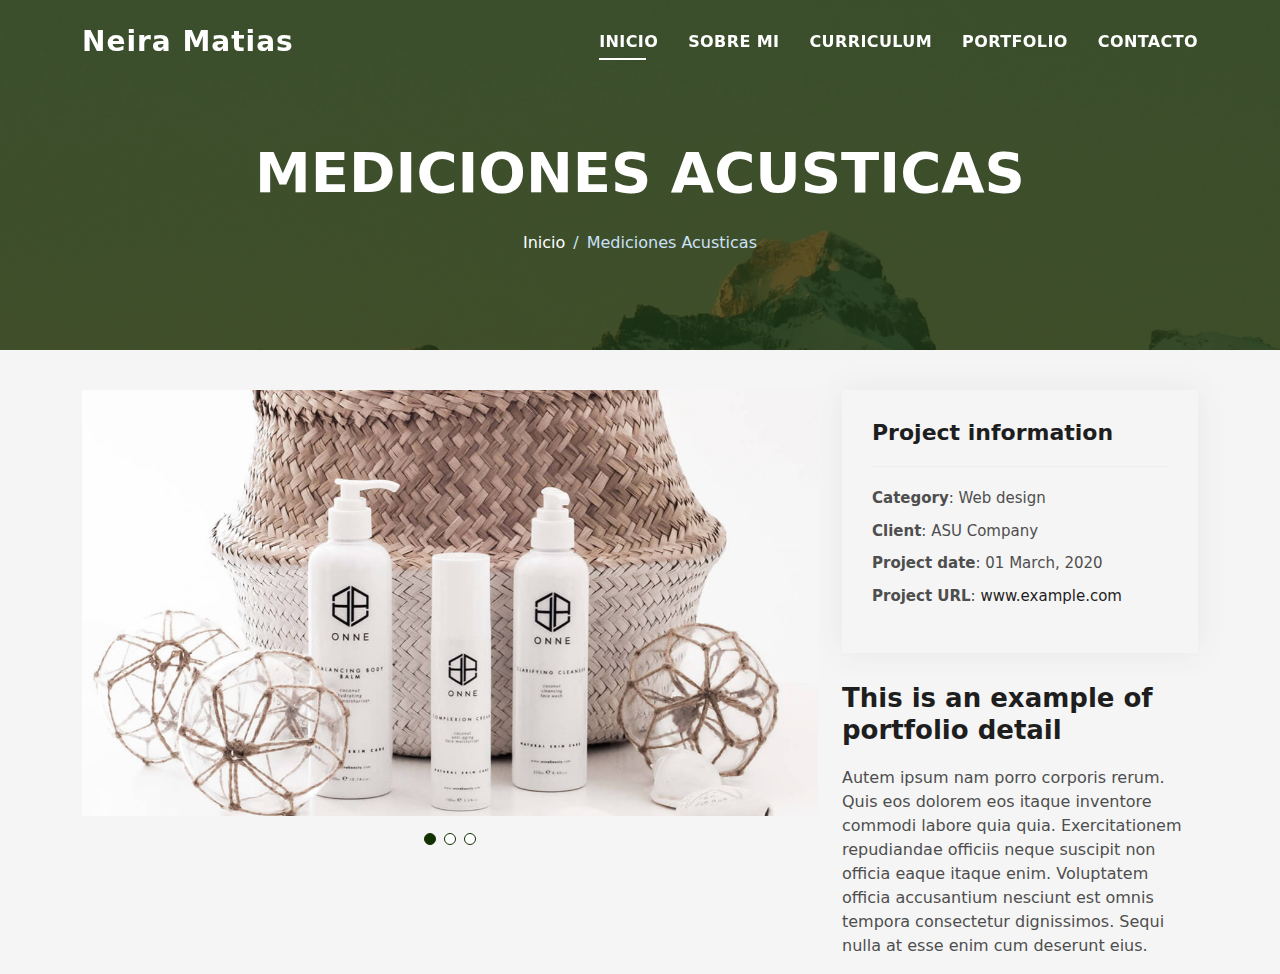
==== acusticas.html @ 49725e0d "portfolio" ====
<!DOCTYPE html>
<html lang="en">

<head>
  <meta charset="utf-8">
  <meta content="width=device-width, initial-scale=1.0" name="viewport">

   <title>Neira Matias</title>
  <meta content="" name="description">
  <meta content="" name="keywords">

  <!-- Favicons -->
  <link href="assets/img/favicon.png" rel="icon">
  <link href="assets/img/apple-touch-icon.png" rel="apple-touch-icon">

  <!-- Vendor CSS Files -->
  <link href="assets/vendor/bootstrap/css/bootstrap.min.css" rel="stylesheet">
  <link href="assets/vendor/bootstrap-icons/bootstrap-icons.css" rel="stylesheet">
  <link href="assets/vendor/glightbox/css/glightbox.min.css" rel="stylesheet">
  <link href="assets/vendor/swiper/swiper-bundle.min.css" rel="stylesheet">

  <!-- Template Main CSS File -->
  <link href="assets/css/style.css" rel="stylesheet">

  <!-- =======================================================
  * Template Name: DevFolio
  * Template URL: https://bootstrapmade.com/devfolio-bootstrap-portfolio-html-template/
  * Updated: Mar 17 2024 with Bootstrap v5.3.3
  * Author: BootstrapMade.com
  * License: https://bootstrapmade.com/license/
  ======================================================== -->
</head>

<body>


  <!-- ======= Header ======= -->
  <header id="header" class="fixed-top">
    <div class="container d-flex align-items-center justify-content-between">

      <h1 class="logo"><a href="index.html">Neira Matias</a></h1>
      <!-- Uncomment below if you prefer to use an image logo -->
      <!-- <a href="index.html" class="logo"><img src="assets/img/logo.png" alt="" class="img-fluid"></a>-->

      <nav id="navbar" class="navbar">
        <ul>
          <li><a class="nav-link scrollto active" href="index.html#hero">Inicio</a></li>
          <li><a class="nav-link scrollto" href="index.html#about">Sobre mi</a></li>
          <li><a class="nav-link scrollto" href="index.html#resume">Curriculum</a></li>
          <li><a class="nav-link scrollto " href="index.html#work">Portfolio</a></li>
          <li><a class="nav-link scrollto" href="index.html#contact">Contacto</a></li>
        </ul>
        <i class="bi bi-list mobile-nav-toggle"></i>
      </nav><!-- .navbar -->

    </div>
  </header><!-- End Header -->

  <div class="hero hero-single route bg-image" style="background-image: url(assets/img/overlay-bg.jpg)">
    <div class="overlay-mf"></div>
    <div class="hero-content display-table">
      <div class="table-cell">
        <div class="container">
          <h2 class="hero-title mb-4">Mediciones Acusticas</h2>
          <ol class="breadcrumb d-flex justify-content-center">
            <li class="breadcrumb-item">
              <a href="index.html">Inicio</a>
            </li>
            <li class="breadcrumb-item active">Mediciones Acusticas</li>
          </ol>
        </div>
      </div>
    </div>
  </div>

  <main id="main">

    <!-- ======= Portfolio Details Section ======= -->
    <section id="portfolio-details" class="portfolio-details">
      <div class="container">

        <div class="row gy-4">

          <div class="col-lg-8">
            <div class="portfolio-details-slider swiper">
              <div class="swiper-wrapper align-items-center">

                <div class="swiper-slide">
                  <img src="assets/img/portfolio-details-1.jpg" alt="">
                </div>

                <div class="swiper-slide">
                  <img src="assets/img/portfolio-details-2.jpg" alt="">
                </div>

                <div class="swiper-slide">
                  <img src="assets/img/portfolio-details-3.jpg" alt="">
                </div>

              </div>
              <div class="swiper-pagination"></div>
            </div>
          </div>

          <div class="col-lg-4">
            <div class="portfolio-info">
              <h3>Project information</h3>
              <ul>
                <li><strong>Category</strong>: Web design</li>
                <li><strong>Client</strong>: ASU Company</li>
                <li><strong>Project date</strong>: 01 March, 2020</li>
                <li><strong>Project URL</strong>: <a href="#">www.example.com</a></li>
              </ul>
            </div>
            <div class="portfolio-description">
              <h2>This is an example of portfolio detail</h2>
              <p>
                Autem ipsum nam porro corporis rerum. Quis eos dolorem eos itaque inventore commodi labore quia quia. Exercitationem repudiandae officiis neque suscipit non officia eaque itaque enim. Voluptatem officia accusantium nesciunt est omnis tempora consectetur dignissimos. Sequi nulla at esse enim cum deserunt eius.
              </p>
            </div>
          </div>

        </div>

      </div>
    </section><!-- End Portfolio Details Section -->

  </main><!-- End #main -->

  <div id="preloader"></div>
  <a href="#" class="back-to-top d-flex align-items-center justify-content-center"><i class="bi bi-arrow-up-short"></i></a>

  <!-- Vendor JS Files -->
  <script src="assets/vendor/purecounter/purecounter_vanilla.js"></script>
  <script src="assets/vendor/bootstrap/js/bootstrap.bundle.min.js"></script>
  <script src="assets/vendor/glightbox/js/glightbox.min.js"></script>
  <script src="assets/vendor/swiper/swiper-bundle.min.js"></script>
  <script src="assets/vendor/typed.js/typed.umd.js"></script>
  <script src="assets/vendor/php-email-form/validate.js"></script>

  <!-- Template Main JS File -->
  <script src="assets/js/main.js"></script>

</body>

</html>
---- assets/css/style.css ----
/**
* Template Name: DevFolio
* Template URL: https://bootstrapmade.com/devfolio-bootstrap-portfolio-html-template/
* Updated: Mar 17 2024 with Bootstrap v5.3.3
* Author: BootstrapMade.com
* License: https://bootstrapmade.com/license/
*/

/*--------------------------------------------------------------
# General
--------------------------------------------------------------*/
body {
  background-color: #f5f5f5;
  color: #4e4e4e;
}

h1,
h2,
h3,
h4,
h5,
h6 {
  color: #1e1e1e;
}

a {
  color: #1e1e1e;
  text-decoration: none;
  transition: all 0.5s ease-in-out;
}

a:hover {
  color: #133002;
  text-decoration: none;
  transition: all 0.5s ease-in-out;
}

.p-r {
  position: relative;
}

.color-a {
  text-decoration: none;
  color: #133002;
}

.color-d {
  color: #f5f5f5;
}

.color-text-a {
  text-decoration: none;
  color: #4e4e4e;
}

.box-shadow,
.card-blog,
.work-box,
.service-box,
.paralax-mf {
  box-shadow: 0 13px 8px -10px rgba(0, 0, 0, 0.1);
}

.box-shadow-a,
.button:hover {
  text-decoration: none;
  box-shadow: 0 0 0 4px #cde1f8;
}

.display-5 {
  font-size: 2.5rem;
  font-weight: 300;
  line-height: 1.1;
}

.display-6 {
  font-size: 2rem;
  font-weight: 300;
  line-height: 1.1;
}

.avatar {
  width: 32px;
  height: 32px;
  margin-right: 4px;
  overflow: hidden;
}

.bg-image {
  background-repeat: no-repeat;
  background-attachment: fixed;
  background-size: cover;
  background-position: center center;
}

@media (max-width: 1024px) {
  .bg-image {
    background-attachment: scroll;
  }
}

.overlay-mf {
  background-color: #133002;
}

.overlay-mf {
  position: absolute;
  top: 0;
  left: 0px;
  padding: 0;
  height: 100%;
  width: 100%;
  opacity: 0.7;
}

.paralax-mf {
  position: relative;
  padding: 8rem 0;
}

.display-table {
  width: 100%;
  height: 100%;
  display: table;
}

.table-cell {
  display: table-cell;
  vertical-align: middle;
}

/*--/ Sections /--*/
.sect-4 {
  padding: 4rem 0;
}

.sect-pt4 {
  padding-top: 4rem;
}

.sect-mt4 {
  margin-top: 4rem;
}

/*--/ Title s /--*/
.title-s {
  font-weight: 600;
  color: #1e1e1e;
  font-size: 1.1rem;
}

/*--/ Title A /--*/
.title-box {
  margin-bottom: 4rem;
}

.title-a {
  text-decoration: none;
  font-size: 3rem;
  font-weight: bold;
  text-transform: uppercase;
}

.subtitle-a {
  text-decoration: none;
  color: #4e4e4e;
}

.line-mf {
  width: 40px;
  height: 5px;
  background-color: #133002;
  margin: 0 auto;
}

/*--/ Title Left /--*/
.title-box-2 {
  margin-bottom: 3rem;
}

.title-left {
  font-size: 2rem;
  position: relative;
}

.title-left:before {
  content: "";
  position: absolute;
  height: 3px;
  background-color: #133002;
  width: 100px;
  bottom: -12px;
}

/*------/ Box /------*/
.box-pl2 {
  padding-left: 2rem;
}

.box-shadow-full {
  padding: 3rem 1.25rem;
  position: relative;
  background-color: #fff;
  margin-bottom: 3rem;
  z-index: 2;
  box-shadow: 0 1px 1px 0 rgba(0, 0, 0, 0.06), 0 2px 5px 0 rgba(0, 0, 0, 0.2);
}

@media (min-width: 768px) {
  .box-shadow-full {
    padding: 3rem;
  }
}

/*------/ Socials /------*/
.socials {
  padding: 1.5rem 0;
}

.socials ul li {
  display: inline-block;
}

.socials .ico-circle {
  height: 40px;
  width: 40px;
  font-size: 1.2rem;
  border-radius: 50%;
  line-height: 1.6;
  margin: 0 15px 0 0;
  box-shadow: 0 0 0 3px #133002;
  transition: all 500ms ease;
}

.socials .ico-circle:hover {
  background-color: #133002;
  color: #fff;
  box-shadow: 0 0 0 3px #cde1f8;
  transition: all 500ms ease;
}

/*------/ Ul resect /------*/
.ul-resect,
.widget-tags ul,
.widget-sidebar .list-sidebar,
.box-comments .list-comments,
.blog-wrapper .post-meta ul,
.list-ico,
.socials ul {
  list-style: none;
  padding-left: 0;
  margin-bottom: 0;
}

.list-ico {
  line-height: 2;
}

.list-ico span {
  color: #133002;
  margin-right: 10px;
}

/*------/ Ico Circle /------*/
.ico-circle {
  height: 100px;
  width: 100px;
  font-size: 2rem;
  border-radius: 50%;
  line-height: 1.55;
  margin: 0 auto;
  text-align: center;
  box-shadow: 0 0 0 10px #133002;
  display: block;
}

/*------/ Owl Carousel /------*/
.owl-theme .owl-dots {
  text-align: center;
  margin-top: 18px;
}

.owl-theme .owl-dots .owl-dot {
  display: inline-block;
}

.owl-theme .owl-dots .owl-dot span {
  width: 18px;
  height: 7px;
  margin: 5px 5px;
  background: #cde1f8;
  border: 0px solid #cde1f8;
  display: block;
  transition: all 0.6s ease-in-out;
  cursor: pointer;
}

.owl-theme .owl-dots .owl-dot:hover span {
  background-color: #cde1f8;
}

.owl-theme .owl-dots .owl-dot.active span {
  background-color: #1B1B1B;
  width: 25px;
}

/*--/ Scrolltop s /--*/
.scrolltop-mf {
  position: relative;
  display: none;
}

.scrolltop-mf span {
  z-index: 999;
  position: fixed;
  width: 42px;
  height: 42px;
  background-color: #133002;
  opacity: 0.7;
  font-size: 1.6rem;
  line-height: 1.5;
  text-align: center;
  color: #fff;
  top: auto;
  left: auto;
  right: 30px;
  bottom: 50px;
  cursor: pointer;
  border-radius: 50%;
}

/*--------------------------------------------------------------
# Back to top button
--------------------------------------------------------------*/
.back-to-top {
  position: fixed;
  visibility: hidden;
  opacity: 0;
  right: 15px;
  bottom: 15px;
  z-index: 996;
  background: #133002;
  width: 40px;
  height: 40px;
  border-radius: 50px;
  transition: all 0.4s;
}

.back-to-top i {
  font-size: 28px;
  color: #fff;
  line-height: 0;
}

.back-to-top:hover {
  background: #298eff;
  color: #fff;
}

.back-to-top.active {
  visibility: visible;
  opacity: 1;
}

/*------/ Prelaoder /------*/
#preloader {
  position: fixed;
  top: 0;
  left: 0;
  right: 0;
  bottom: 0;
  z-index: 9999;
  overflow: hidden;
  background: #fff;
}

#preloader:before {
  content: "";
  position: fixed;
  top: calc(50% - 30px);
  left: calc(50% - 30px);
  border: 6px solid #f2f2f2;
  border-top: 6px solid #133002;
  border-radius: 50%;
  width: 60px;
  height: 60px;
  animation: animate-preloader 1s linear infinite;
}

@keyframes animate-preloader {
  0% {
    transform: rotate(0deg);
  }

  100% {
    transform: rotate(360deg);
  }
}

/*------/ Button /------*/
.button {
  display: inline-block;
  padding: 0.3rem 0.6rem;
  text-align: center;
  vertical-align: middle;
  -webkit-user-select: none;
  -moz-user-select: none;
  user-select: none;
  font-size: 1rem;
  border-radius: 0.3rem;
  border: 1px solid transparent;
  transition: all 500ms ease;
  cursor: pointer;
}

.button:focus {
  outline: 0;
}

.button:hover {
  background-color: #0062d3;
  color: #fff;
  transition: all 500ms ease;
}

.button-a {
  text-decoration: none;
  background-color: #133002;
  color: #fff;
  border-color: #cde1f8;
}

.button-big {
  padding: 0.9rem 2.3rem;
  font-size: 1.2rem;
}

.button-rouded {
  border-radius: 5rem;
}

.btn-lg {
  padding: 0.5rem 1rem;
  font-size: 1.25rem;
  line-height: 1.5;
  border-radius: 0.3rem;
}

/*--------------------------------------------------------------
# Header
--------------------------------------------------------------*/
#header {
  transition: all 0.5s;
  z-index: 997;
  padding: 20px 0;
}

#header .logo {
  font-size: 28px;
  margin: 0;
  padding: 0;
  font-weight: 600;
  letter-spacing: 1px;
}

#header .logo a {
  color: #fff;
}

#header .logo img {
  max-height: 40px;
}

#header.header-scrolled {
  background: rgba(0, 0, 0, 0.9);
  padding: 12px 0;
}

/*--------------------------------------------------------------
# Navigation Menu
--------------------------------------------------------------*/
/**
* Desktop Navigation 
*/
.navbar {
  padding: 0;
}

.navbar ul {
  margin: 0;
  padding: 0;
  display: flex;
  list-style: none;
  align-items: center;
}

.navbar li {
  position: relative;
}

.navbar>ul>li {
  white-space: nowrap;
  padding: 10px 0 10px 30px;
}

.navbar a,
.navbar a:focus {
  display: flex;
  align-items: center;
  justify-content: space-between;
  color: #fff;
  font-size: 16px;
  font-weight: 600;
  padding: 0;
  white-space: nowrap;
  transition: 0.3s;
  letter-spacing: 0.4px;
  position: relative;
  text-transform: uppercase;
}

.navbar a i,
.navbar a:focus i {
  font-size: 12px;
  line-height: 0;
  margin-left: 5px;
}

.navbar>ul>li>a:before {
  content: "";
  position: absolute;
  width: 100%;
  height: 2px;
  bottom: -6px;
  left: 0;
  width: 0;
  background-color: #fff;
  visibility: hidden;
  transition: all 0.3s ease-in-out 0s;
}

.navbar a:hover:before,
.navbar li:hover>a:before,
.navbar .active:before {
  visibility: visible;
  width: 80%;
}

.navbar a:hover,
.navbar .active,
.navbar .active:focus,
.navbar li:hover>a {
  color: #fff;
}

.navbar .dropdown ul {
  display: block;
  position: absolute;
  left: 30px;
  top: calc(100% + 30px);
  margin: 0;
  padding: 10px 0;
  z-index: 99;
  opacity: 0;
  visibility: hidden;
  background: #fff;
  box-shadow: 0px 0px 30px rgba(127, 137, 161, 0.25);
  transition: 0.3s;
}

.navbar .dropdown ul li {
  min-width: 200px;
}

.navbar .dropdown ul a {
  padding: 10px 20px;
  font-size: 14px;
  text-transform: none;
  color: #4e4e4e;
}

.navbar .dropdown ul a i {
  font-size: 12px;
}

.navbar .dropdown ul a:hover,
.navbar .dropdown ul .active:hover,
.navbar .dropdown ul li:hover>a {
  color: #133002;
}

.navbar .dropdown:hover>ul {
  opacity: 1;
  top: 100%;
  visibility: visible;
}

.navbar .dropdown .dropdown ul {
  top: 0;
  left: calc(100% - 30px);
  visibility: hidden;
}

.navbar .dropdown .dropdown:hover>ul {
  opacity: 1;
  top: 0;
  left: 100%;
  visibility: visible;
}

@media (max-width: 1366px) {
  .navbar .dropdown .dropdown ul {
    left: -90%;
  }

  .navbar .dropdown .dropdown:hover>ul {
    left: -100%;
  }
}

/**
* Mobile Navigation 
*/
.mobile-nav-toggle {
  color: #fff;
  font-size: 28px;
  cursor: pointer;
  display: none;
  line-height: 0;
  transition: 0.5s;
}

@media (max-width: 991px) {
  .mobile-nav-toggle {
    display: block;
  }

  .navbar ul {
    display: none;
  }
}

.navbar-mobile {
  position: fixed;
  overflow: hidden;
  top: 0;
  right: 0;
  left: 0;
  bottom: 0;
  background: rgba(78, 78, 78, 0.9);
  transition: 0.3s;
  z-index: 999;
}

.navbar-mobile .mobile-nav-toggle {
  position: absolute;
  top: 15px;
  right: 15px;
}

.navbar-mobile ul {
  display: block;
  position: absolute;
  top: 55px;
  right: 15px;
  bottom: 15px;
  left: 15px;
  padding: 10px 0;
  background-color: #fff;
  overflow-y: auto;
  transition: 0.3s;
}

.navbar-mobile>ul>li {
  padding: 0;
}

.navbar-mobile a:hover:before,
.navbar-mobile li:hover>a:before,
.navbar-mobile .active:before {
  visibility: hidden;
}

.navbar-mobile a,
.navbar-mobile a:focus {
  padding: 10px 20px;
  font-size: 15px;
  color: #4e4e4e;
}

.navbar-mobile a:hover,
.navbar-mobile .active,
.navbar-mobile li:hover>a {
  color: #133002;
}

.navbar-mobile .getstarted,
.navbar-mobile .getstarted:focus {
  margin: 15px;
}

.navbar-mobile .dropdown ul {
  position: static;
  display: none;
  margin: 10px 20px;
  padding: 10px 0;
  z-index: 99;
  opacity: 1;
  visibility: visible;
  background: #fff;
  box-shadow: 0px 0px 30px rgba(127, 137, 161, 0.25);
}

.navbar-mobile .dropdown ul li {
  min-width: 200px;
}

.navbar-mobile .dropdown ul a {
  padding: 10px 20px;
}

.navbar-mobile .dropdown ul a i {
  font-size: 12px;
}

.navbar-mobile .dropdown ul a:hover,
.navbar-mobile .dropdown ul .active:hover,
.navbar-mobile .dropdown ul li:hover>a {
  color: #133002;
}

.navbar-mobile .dropdown>.dropdown-active {
  display: block;
}

/*--------------------------------------------------------------
# Hero Section
--------------------------------------------------------------*/
.hero {
  height: 100vh;
  position: relative;
  color: #fff;
}

.hero .hero-content {
  text-align: center;
  position: absolute;
}

.hero .overlay-itro {
  background-color: rgba(0, 0, 0, 0.6);
  position: absolute;
  top: 0;
  left: 0px;
  padding: 0;
  height: 100%;
  width: 100%;
  opacity: 0.9;
}

.hero .hero-title {
  color: #fff;
  font-weight: 600;
  font-size: 3rem;
}

@media (min-width: 768px) {
  .hero .hero-title {
    font-size: 4.5rem;
  }
}

.hero .hero-subtitle {
  font-size: 1.5rem;
  font-weight: 600;
}

@media (min-width: 768px) {
  .hero .hero-subtitle {
    font-size: 2.5rem;
  }
}

.hero .text-slider-items {
  display: none;
}

.hero-single {
  height: 350px;
}

.hero-single .hero-content {
  margin-top: 30px;
}

.hero-single .hero-title {
  text-transform: uppercase;
  font-size: 3rem;
}

@media (min-width: 768px) {
  .hero-single .hero-title {
    font-size: 3.5rem;
  }
}

.hero-single .breadcrumb {
  background-color: transparent;
  color: #133002;
}

.hero-single .breadcrumb .breadcrumb-item:before {
  color: #cde1f8;
}

.hero-single .breadcrumb .breadcrumb-item.active {
  color: #cde1f8;
}

.hero-single .breadcrumb a {
  color: #fff;
}


/*--------------------------------------------------------------
# Resume
--------------------------------------------------------------*/
.resume .resume-title {
  font-size: 26px;
  font-weight: 700;
  margin-top: 20px;
  margin-bottom: 20px;
  color: #45505b;
}

.resume .resume-item {
  padding: 0 0 20px 20px;
  margin-top: -2px;
  border-left: 2px solid #0563bb;
  position: relative;
}

.resume .resume-item h4 {
  line-height: 18px;
  font-size: 18px;
  font-weight: 600;
  text-transform: uppercase;
  font-family: "Poppins", sans-serif;
  color: #0563bb;
  margin-bottom: 10px;
}

.resume .resume-item h5 {
  font-size: 16px;
  background: #f7f8f9;
  padding: 5px 15px;
  display: inline-block;
  font-weight: 600;
  margin-bottom: 10px;
}

.resume .resume-item ul {
  padding-left: 20px;
}

.resume .resume-item ul li {
  padding-bottom: 10px;
}

.resume .resume-item:last-child {
  padding-bottom: 0;
}

.resume .resume-item::before {
  content: "";
  position: absolute;
  width: 16px;
  height: 16px;
  border-radius: 50px;
  left: -9px;
  top: 0;
  background: #fff;
  border: 2px solid #0563bb;
}

/*--------------------------------------------------------------
# About
--------------------------------------------------------------*/
.about-mf .box-shadow-full {
  padding-top: 4rem;
  padding-bottom: 4rem;
}

.about-mf .about-img {
  margin-bottom: 2rem;
}

.about-mf .about-img img {
  margin-left: 10px;
}

@media (min-width: 767px) {
  .about-mf .box-pl2 {
    margin-top: 3rem;
    padding-left: 0rem;
  }
}

.skill-mf span {
  color: #4e4e4e;
}

.skill-mf .progress {
  background-color: #cde1f8;
  margin: 0.5rem 0 1.2rem 0;
  border-radius: 0;
  height: 0.7rem;
}

.skill-mf .progress .progress-bar {
  height: 0.7rem;
  background-color: #133002;
}

/*--------------------------------------------------------------
# Services
--------------------------------------------------------------*/
.service-box {
  background-color: #fff;
  padding: 2.5rem 1.3rem;
  border-radius: 1rem;
  margin-bottom: 3rem;
  text-align: center;
}

.service-box:hover .ico-circle {
  transition: all 500ms ease;
  color: #fff;
  background-color: #133002;
  box-shadow: 0 0 0 10px #cde1f8;
}

.service-box .service-ico {
  margin-bottom: 1rem;
  color: #1e1e1e;
}

.service-box .ico-circle {
  transition: all 500ms ease;
  display: inline-flex;
  align-items: center;
  justify-content: center;
}

.service-box .ico-circle i {
  line-height: 0;
  font-size: 40px;
}

.service-box .s-title {
  font-size: 1.4rem;
  text-transform: uppercase;
  text-align: center;
  padding: 0.4rem 0;
}

.service-box .s-description {
  color: #4e4e4e;
}

/*--------------------------------------------------------------
# Counter
--------------------------------------------------------------*/
.counter-box {
  color: #fff;
  text-align: center;
}

@media (min-width: 577px) {
  .counter-box {
    margin-bottom: 1.8rem;
  }
}

.counter-ico {
  margin-bottom: 1rem;
}

.counter-ico .ico-circle {
  height: 60px;
  width: 60px;
  line-height: 1.5;
  box-shadow: 0 0 0 10px #cde1f8;
}

.counter-num .counter {
  font-size: 2rem;
  margin-bottom: 0;
}

/*--------------------------------------------------------------
# Portfolio
--------------------------------------------------------------*/
.work-box {
  margin-bottom: 3rem;
  -webkit-backface-visibility: hidden;
  backface-visibility: hidden;
  background-color: #fff;
}

.work-box:hover img {
  transform: scale(1.3);
}

.work-img {
  display: block;
  overflow: hidden;
}

.work-img img {
  transition: all 1s;
}

.work-content {
  padding: 2rem 3% 1rem 4%;
}

.work-content .w-more {
  color: #4e4e4e;
  font-size: 0.8rem;
}

.work-content .w-more .w-ctegory {
  color: #133002;
}

.work-content .w-like {
  font-size: 2.5rem;
  color: #133002;
  float: right;
}

.work-content .w-like a {
  color: #133002;
}

.work-content .w-like .num-like {
  font-size: 0.7rem;
}

.w-title {
  font-size: 1.2rem;
}

/*--------------------------------------------------------------
# Portfolio Details
--------------------------------------------------------------*/
.portfolio-details {
  padding-top: 40px;
}

.portfolio-details .portfolio-details-slider img {
  width: 100%;
}

.portfolio-details .portfolio-details-slider .swiper-pagination {
  margin-top: 20px;
  position: relative;
}

.portfolio-details .portfolio-details-slider .swiper-pagination .swiper-pagination-bullet {
  width: 12px;
  height: 12px;
  background-color: #fff;
  opacity: 1;
  border: 1px solid #133002;
}

.portfolio-details .portfolio-details-slider .swiper-pagination .swiper-pagination-bullet-active {
  background-color: #133002;
}

.portfolio-details .portfolio-info {
  padding: 30px;
  box-shadow: 0px 0 30px rgba(78, 78, 78, 0.08);
}

.portfolio-details .portfolio-info h3 {
  font-size: 22px;
  font-weight: 700;
  margin-bottom: 20px;
  padding-bottom: 20px;
  border-bottom: 1px solid #eee;
}

.portfolio-details .portfolio-info ul {
  list-style: none;
  padding: 0;
  font-size: 15px;
}

.portfolio-details .portfolio-info ul li+li {
  margin-top: 10px;
}

.portfolio-details .portfolio-description {
  padding-top: 30px;
}

.portfolio-details .portfolio-description h2 {
  font-size: 26px;
  font-weight: 700;
  margin-bottom: 20px;
}

.portfolio-details .portfolio-description p {
  padding: 0;
}

/*--------------------------------------------------------------
# Testimonials
--------------------------------------------------------------*/
.testimonial-box {
  color: #fff;
  text-align: center;
}

.testimonial-box .author-test {
  margin-top: 1rem;
}

.testimonial-box .author-test img {
  margin: 0 auto;
}

.testimonial-box .author {
  color: #fff;
  text-transform: uppercase;
  font-weight: 600;
  margin: 1rem 0;
  display: block;
  font-size: 1.4rem;
}

.testimonial-box .comit {
  font-size: 2rem;
  color: #133002;
  background-color: #fff;
  width: 52px;
  height: 52px;
  display: block;
  margin: 0 auto;
  border-radius: 50%;
  line-height: 1.6;
}

@media (min-width: 768px) {
  .testimonial-box .description {
    padding: 0 5rem;
  }
}

@media (min-width: 992px) {
  .testimonial-box .description {
    padding: 0 8rem;
  }
}

@media (min-width: 1200px) {
  .testimonial-box .description {
    padding: 0 13rem;
  }
}

.swiper-pagination {
  margin-top: 20px;
  position: relative;
}

.swiper-pagination .swiper-pagination-bullet {
  width: 12px;
  height: 12px;
  background-color: rgba(255, 255, 255, 0.4);
  opacity: 1;
}

.swiper-pagination .swiper-pagination-bullet-active {
  background-color: #fff;
}

/*--------------------------------------------------------------
# Contact
--------------------------------------------------------------*/
.footer-paralax {
  padding: 4rem 0 0 0;
}

.contact-mf {
  margin-top: 4rem;
}

@media (min-width: 767px) {
  .contact-mf .box-pl2 {
    margin-top: 3rem;
    padding-left: 0rem;
  }
}

.php-email-form .error-message {
  display: none;
  color: #fff;
  background: #ed3c0d;
  text-align: center;
  padding: 15px;
  font-weight: 600;
}

.php-email-form .sent-message {
  display: none;
  color: #fff;
  background: #18d26e;
  text-align: center;
  padding: 15px;
  font-weight: 600;
}

.php-email-form .loading {
  display: none;
  background: #fff;
  text-align: center;
  padding: 15px;
}

.php-email-form .loading:before {
  content: "";
  display: inline-block;
  border-radius: 50%;
  width: 24px;
  height: 24px;
  margin: 0 10px -6px 0;
  border: 3px solid #18d26e;
  border-top-color: #eee;
  animation: animate-loading 1s linear infinite;
}

.php-email-form input,
.php-email-form textarea {
  border-radius: 0;
  box-shadow: none;
  font-size: 14px;
}

.php-email-form input:focus,
.php-email-form textarea:focus {
  border-color: #133002;
}

.php-email-form input {
  padding: 10px 15px;
}

.php-email-form textarea {
  padding: 12px 15px;
  margin-bottom: 0;
}

.php-email-form button[type=submit] {
  background: #133002;
  border: 0;
  padding: 10px 24px;
  color: #fff;
  transition: 0.4s;
}

.php-email-form button[type=submit]:hover {
  background: #3393ff;
}

@keyframes animate-loading {
  0% {
    transform: rotate(0deg);
  }

  100% {
    transform: rotate(360deg);
  }
}

/*--------------------------------------------------------------
# Blog
--------------------------------------------------------------*/
@media (min-width: 767px) {
  .card-blog {
    margin-bottom: 3rem;
  }
}

.card-blog .card-body {
  position: relative;
}

.card-blog .card-category-box {
  position: absolute;
  text-align: center;
  top: -16px;
  left: 15px;
  right: 15px;
  line-height: 25px;
  overflow: hidden;
}

.card-blog .card-category {
  display: inline-block;
  color: #fff;
  padding: 0 15px 5px;
  overflow: hidden;
  background-color: #133002;
  border-radius: 4px;
}

.card-blog .card-category .category {
  color: #fff;
  display: inline-block;
  text-transform: uppercase;
  font-size: 0.7rem;
  letter-spacing: 0.1px;
  margin-bottom: 0;
}

.card-blog .card-title {
  font-size: 1.3rem;
  margin-top: 0.6rem;
}

.card-blog .card-description {
  color: #4e4e4e;
}

.card-blog .post-author {
  display: inline-block;
}

.card-blog .post-date {
  color: #4e4e4e;
  display: inline-block;
  float: right;
}

/*--------------------------------------------------------------
# Blog Single
--------------------------------------------------------------*/
.post-box,
.form-comments,
.box-comments,
.widget-sidebar {
  padding: 2rem;
  background-color: #fff;
  margin-bottom: 3rem;
}

@media (min-width: 768px) {

  .post-box,
  .form-comments,
  .box-comments,
  .widget-sidebar {
    padding: 3rem;
  }
}

.blog-wrapper .article-title {
  font-size: 1.5rem;
}

@media (min-width: 768px) {
  .blog-wrapper .article-title {
    font-size: 1.9rem;
  }
}

.blog-wrapper .post-meta {
  margin: 1rem 0;
}

.blog-wrapper .post-meta ul {
  border-left: 4px solid #133002;
  margin-top: 1rem;
}

.blog-wrapper .post-meta ul li {
  display: inline-block;
  margin-left: 15px;
}

.blog-wrapper .post-meta ul a {
  color: #133002;
}

.blog-wrapper .post-meta ul span {
  color: #1e1e1e;
}

.blog-wrapper .blockquote {
  border-left: 4px solid #133002;
  padding: 18px;
  font-style: italic;
}

/*------/ Comments /------*/
.box-comments .list-comments li {
  padding-bottom: 40px;
}

.box-comments .list-comments .comment-avatar {
  display: table-cell;
  vertical-align: top;
}

.box-comments .list-comments .comment-avatar img {
  width: 80px;
  height: 80px;
}

.box-comments .list-comments .comment-author {
  font-size: 1.3rem;
}

@media (min-width: 768px) {
  .box-comments .list-comments .comment-author {
    font-size: 1.5rem;
  }
}

.box-comments .list-comments .comment-details {
  display: table-cell;
  vertical-align: top;
  padding-left: 25px;
}

.box-comments .list-comments a {
  color: #133002;
}

.box-comments .list-comments span {
  color: #1e1e1e;
  font-style: italic;
}

.box-comments .comment-children {
  margin-left: 40px;
}

/*------/ Sidebar /------*/
.widget-sidebar .sidebar-title {
  font-size: 1.6rem;
  font-weight: 600;
  border-left: 5px solid #133002;
  padding-left: 15px;
  text-transform: uppercase;
  margin-bottom: 1.5rem;
}

.widget-sidebar .list-sidebar li {
  position: relative;
  padding: 6px 0 6px 24px;
}

.widget-sidebar .list-sidebar li:before {
  position: absolute;
  content: "";
  width: 10px;
  height: 1px;
  left: 0;
  background-color: #133002;
  top: 20px;
}

.sidebar-search input {
  background-color: #fff;
  border-radius: 0;
  transition: all 0.5s ease-in-out;
}

.sidebar-search .btn-search {
  background-color: #133002;
  border-color: #133002;
  border-radius: 0;
  padding-left: 20px;
  padding-right: 20px;
}

.widget-tags ul li {
  display: inline-block;
  background-color: #133002;
  padding: 0.2rem 0.6rem;
  margin-bottom: 0.5rem;
  border-radius: 15px;
}

.widget-tags ul li a {
  color: #fff;
}

/*--------------------------------------------------------------
# Footer
--------------------------------------------------------------*/
footer {
  text-align: center;
  color: #fff;
  padding: 25px 0;
  background: #0062d3;
}

footer .copyright {
  margin-bottom: 0.3rem;
}

footer .credits {
  margin-bottom: 0;
}

footer .credits a {
  color: #fff;
}
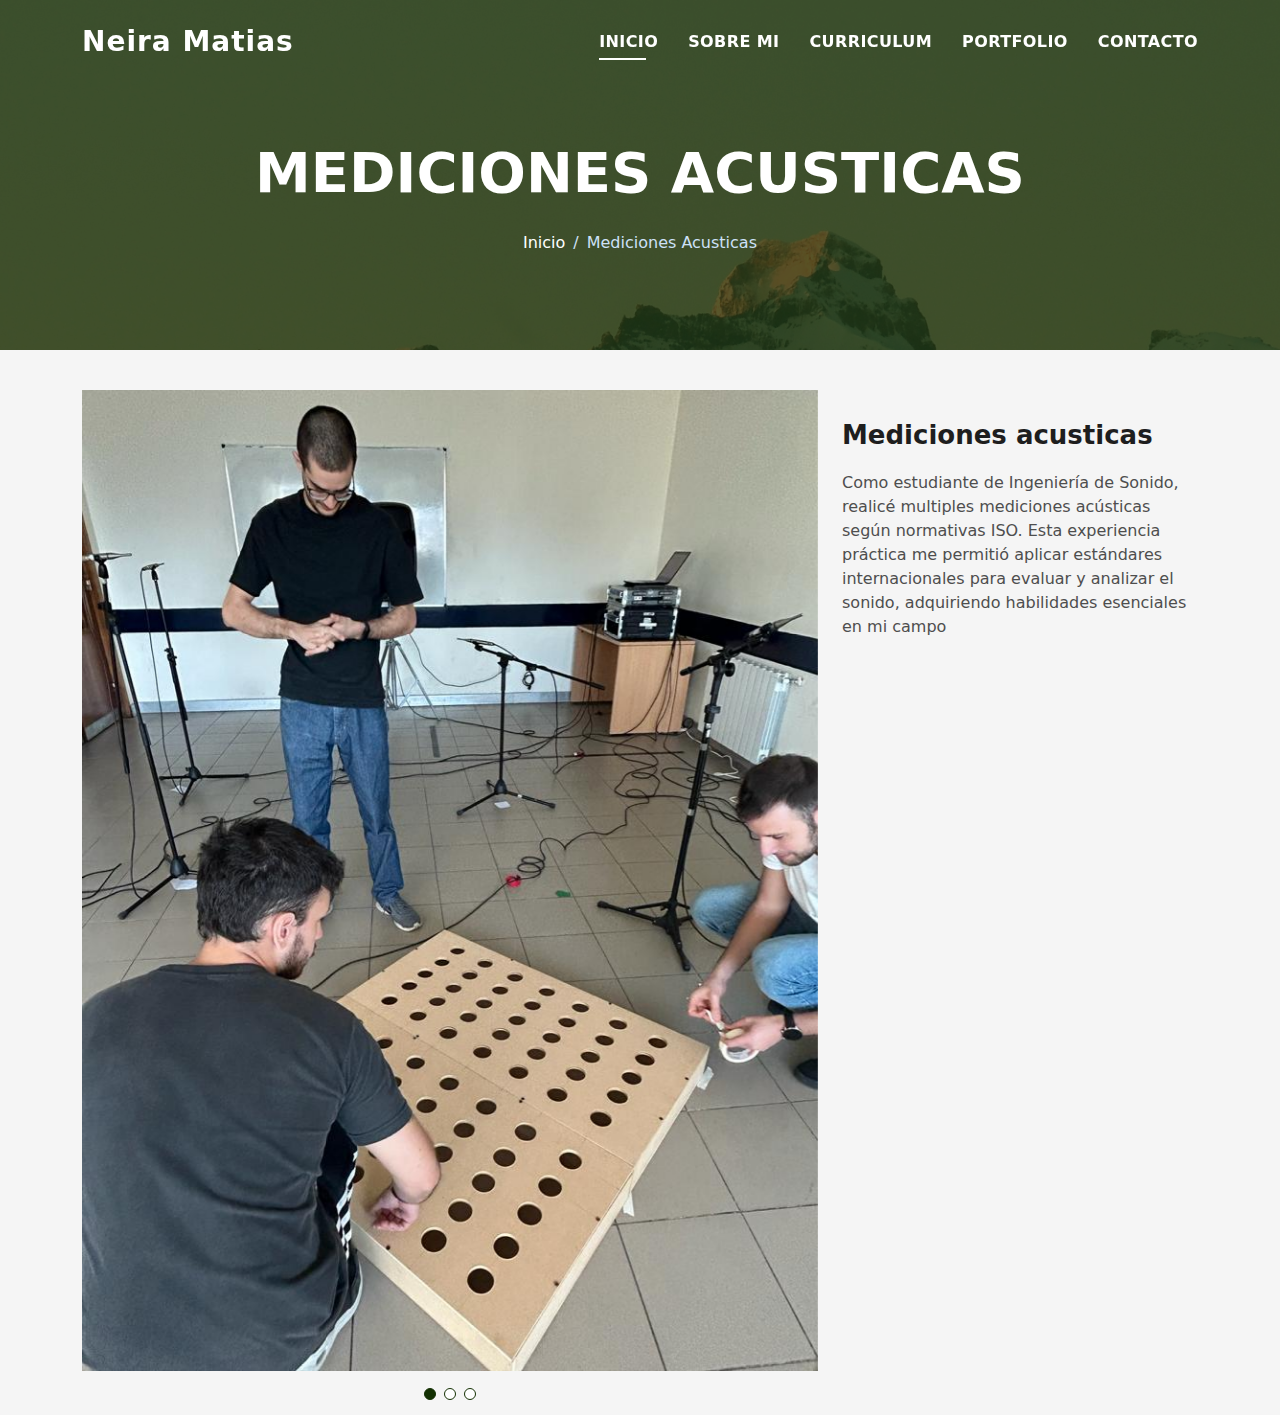
==== commit f4955078: "final" ====
--- a/acusticas.html
+++ b/acusticas.html
@@ -86,15 +86,15 @@
               <div class="swiper-wrapper align-items-center">
 
                 <div class="swiper-slide">
-                  <img src="assets/img/portfolio-details-1.jpg" alt="">
+                  <img src="assets/img/muchachos 2.jpeg" alt="">
                 </div>
 
                 <div class="swiper-slide">
-                  <img src="assets/img/portfolio-details-2.jpg" alt="">
+                  <img src="assets/img/mic.jpeg" alt="">
                 </div>
 
                 <div class="swiper-slide">
-                  <img src="assets/img/portfolio-details-3.jpg" alt="">
+                  <img src="assets/img/stdokkkk.jpeg" alt="">
                 </div>
 
               </div>
@@ -103,20 +103,11 @@
           </div>
 
           <div class="col-lg-4">
-            <div class="portfolio-info">
-              <h3>Project information</h3>
-              <ul>
-                <li><strong>Category</strong>: Web design</li>
-                <li><strong>Client</strong>: ASU Company</li>
-                <li><strong>Project date</strong>: 01 March, 2020</li>
-                <li><strong>Project URL</strong>: <a href="#">www.example.com</a></li>
-              </ul>
-            </div>
             <div class="portfolio-description">
-              <h2>This is an example of portfolio detail</h2>
+              <h2>Mediciones acusticas</h2>
               <p>
-                Autem ipsum nam porro corporis rerum. Quis eos dolorem eos itaque inventore commodi labore quia quia. Exercitationem repudiandae officiis neque suscipit non officia eaque itaque enim. Voluptatem officia accusantium nesciunt est omnis tempora consectetur dignissimos. Sequi nulla at esse enim cum deserunt eius.
-              </p>
+                Como estudiante de Ingeniería de Sonido, realicé multiples mediciones acústicas según normativas ISO. Esta experiencia práctica me permitió aplicar estándares internacionales para evaluar y analizar el sonido, adquiriendo habilidades esenciales en mi campo
+        </p>
             </div>
           </div>
 
